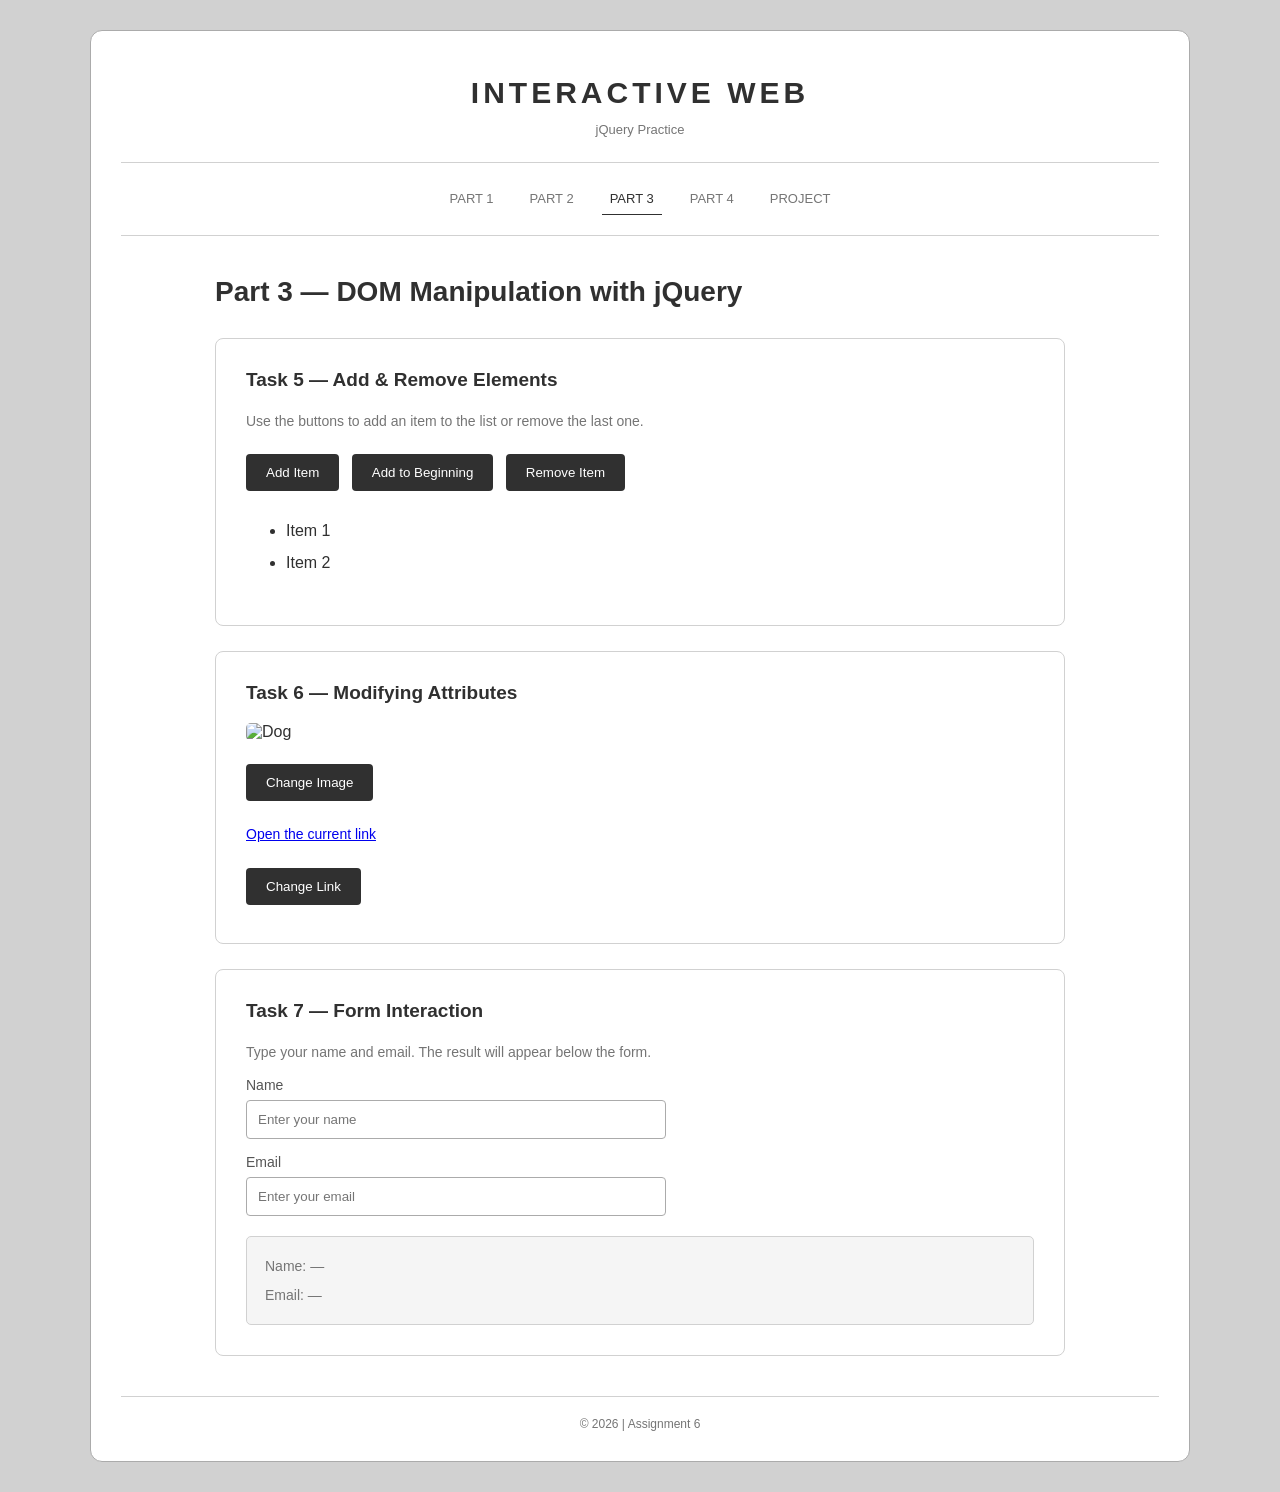
==== part3.html @ 875ef9b1 "Assignment 6 jQuery" ====
<!DOCTYPE html>
<html lang="en">
<head>
    <meta charset="UTF-8">
    <meta name="viewport" content="width=device-width, initial-scale=1.0">
    <title>Assignment 6 | Part 3</title>
    <link rel="stylesheet" href="style.css">
    <script src="https://code.jquery.com/jquery-3.7.1.min.js"></script>
    <script src="script.js" defer></script>
</head>
<body>
    <div class="page">
        <header>
            <h1>INTERACTIVE WEB</h1>
            <p>jQuery Practice</p>
        </header>

        <nav>
            <a href="index.html">PART 1</a>
            <a href="part2.html">PART 2</a>
            <a href="part3.html" class="active">PART 3</a>
            <a href="part4.html">PART 4</a>
            <a href="project.html">PROJECT</a>
        </nav>

        <main>
            <h2>Part 3 — DOM Manipulation with jQuery</h2>

            <section>
                <h3>Task 5 — Add &amp; Remove Elements</h3>
                <p>Use the buttons to add an item to the list or remove the last one.</p>

                <button id="appendItemBtn">Add Item</button>
                <button id="prependItemBtn">Add to Beginning</button>
                <button id="removeItemBtn">Remove Item</button>

                <ul id="itemList">
                    <li>Item 1</li>
                    <li>Item 2</li>
                </ul>
            </section>

            <section>
                <h3>Task 6 — Modifying Attributes</h3>

                <img id="attributeImage"
                     class="demo-image"
                     src="https://picsum.photos/id/1025/600/350"
                     alt="Dog">

                <div>
                    <button id="changeImageBtn">Change Image</button>
                </div>

                <p>
                    <a id="dynamicLink"
                       href="https://www.w3schools.com/jquery/"
                       target="_blank">
                        Open the current link
                    </a>
                </p>

                <button id="changeLinkBtn">Change Link</button>
            </section>

            <section>
                <h3>Task 7 — Form Interaction</h3>
                <p>Type your name and email. The result will appear below the form.</p>

                <form id="liveForm">
                    <label for="nameInput">Name</label>
                    <input type="text"
                           id="nameInput"
                           placeholder="Enter your name">

                    <label for="emailInput">Email</label>
                    <input type="email"
                           id="emailInput"
                           placeholder="Enter your email">
                </form>

                <div class="live-result">
                    <p>Name: <span id="nameOutput">—</span></p>
                    <p>Email: <span id="emailOutput">—</span></p>
                </div>
            </section>
        </main>

        <footer>&copy; 2026 | Assignment 6</footer>
    </div>
</body>
</html>
---- style.css ----
* {
    box-sizing: border-box;
}

body {
    margin: 0;
    background: #d1d1d1;
    color: #303030;
    font-family: Arial, sans-serif;
}

.page {
    width: 94%;
    max-width: 1100px;
    min-height: 90vh;
    margin: 30px auto;
    padding: 30px;
    background: white;
    border: 1px solid #ababab;
    border-radius: 12px;
}

header {
    padding: 15px 10px 25px;
    text-align: center;
    border-bottom: 1px solid #d1d1d1;
}

header h1 {
    margin: 0;
    font-size: 30px;
    letter-spacing: 4px;
}

header p {
    margin: 12px 0 0;
    color: #757575;
    font-size: 13px;
}

nav {
    display: flex;
    justify-content: center;
    flex-wrap: wrap;
    gap: 20px;
    padding: 20px 10px;
    border-bottom: 1px solid #d1d1d1;
}

nav a {
    color: #757575;
    text-decoration: none;
    font-size: 13px;
    padding: 8px;
}

nav a:hover,
nav a.active {
    color: #303030;
    border-bottom: 1px solid #303030;
}

main {
    max-width: 850px;
    margin: 40px auto;
}

main h2 {
    font-size: 28px;
    margin-bottom: 30px;
}

section {
    padding: 30px;
    margin-bottom: 25px;
    border: 1px solid #d1d1d1;
    border-radius: 8px;
}

section h3 {
    font-size: 19px;
    margin-top: 0;
}

section p {
    color: #757575;
    font-size: 14px;
    line-height: 1.6;
}

.note {
    padding: 12px;
    background: #f5f5f5;
    border-left: 3px solid #777777;
}

button {
    padding: 11px 20px;
    margin: 8px 8px 8px 0;
    background: #303030;
    color: white;
    border: none;
    border-radius: 4px;
    cursor: pointer;
    font-family: Arial, sans-serif;
}

button:hover {
    background: #575757;
}

input {
    display: block;
    width: 100%;
    max-width: 420px;
    padding: 11px;
    margin: 7px 0 15px;
    border: 1px solid #ababab;
    border-radius: 4px;
    font-family: Arial, sans-serif;
}

label {
    display: block;
    font-size: 14px;
    color: #555555;
}

ul {
    line-height: 2;
}

.demo-image {
    display: block;
    width: 100%;
    max-width: 520px;
    height: auto;
    margin: 15px 0;
    border-radius: 5px;
}

.slide-panel {
    margin-top: 15px;
    padding: 20px;
    background: #eeeeee;
    border: 1px solid #c8c8c8;
    border-radius: 5px;
}

.slide-panel p {
    margin: 0;
}

.live-result {
    margin-top: 20px;
    padding: 12px 18px;
    background: #f5f5f5;
    border: 1px solid #d1d1d1;
    border-radius: 5px;
}

.live-result p {
    margin: 6px 0;
}

.animation-stage {
    position: relative;
    width: 100%;
    max-width: 480px;
    height: 230px;
    margin: 20px 0;
    overflow: hidden;
    background: #f5f5f5;
    border: 1px solid #d1d1d1;
    border-radius: 5px;
}

.animation-box {
    position: absolute;
    top: 0;
    left: 0;
    width: 60px;
    height: 60px;
    background: #555555;
    border-radius: 4px;
}

.accordion {
    margin-top: 20px;
}

.accordion-item {
    margin-bottom: 10px;
    border: 1px solid #d1d1d1;
    border-radius: 5px;
    overflow: hidden;
}

.accordion-question {
    width: 100%;
    margin: 0;
    padding: 15px;
    text-align: left;
    border-radius: 0;
    background: #303030;
}

.accordion-answer {
    display: none;
    padding: 15px 18px;
    background: #f5f5f5;
}

.accordion-answer p {
    margin: 0;
}

footer {
    padding-top: 20px;
    border-top: 1px solid #d1d1d1;
    text-align: center;
    color: #757575;
    font-size: 12px;
}
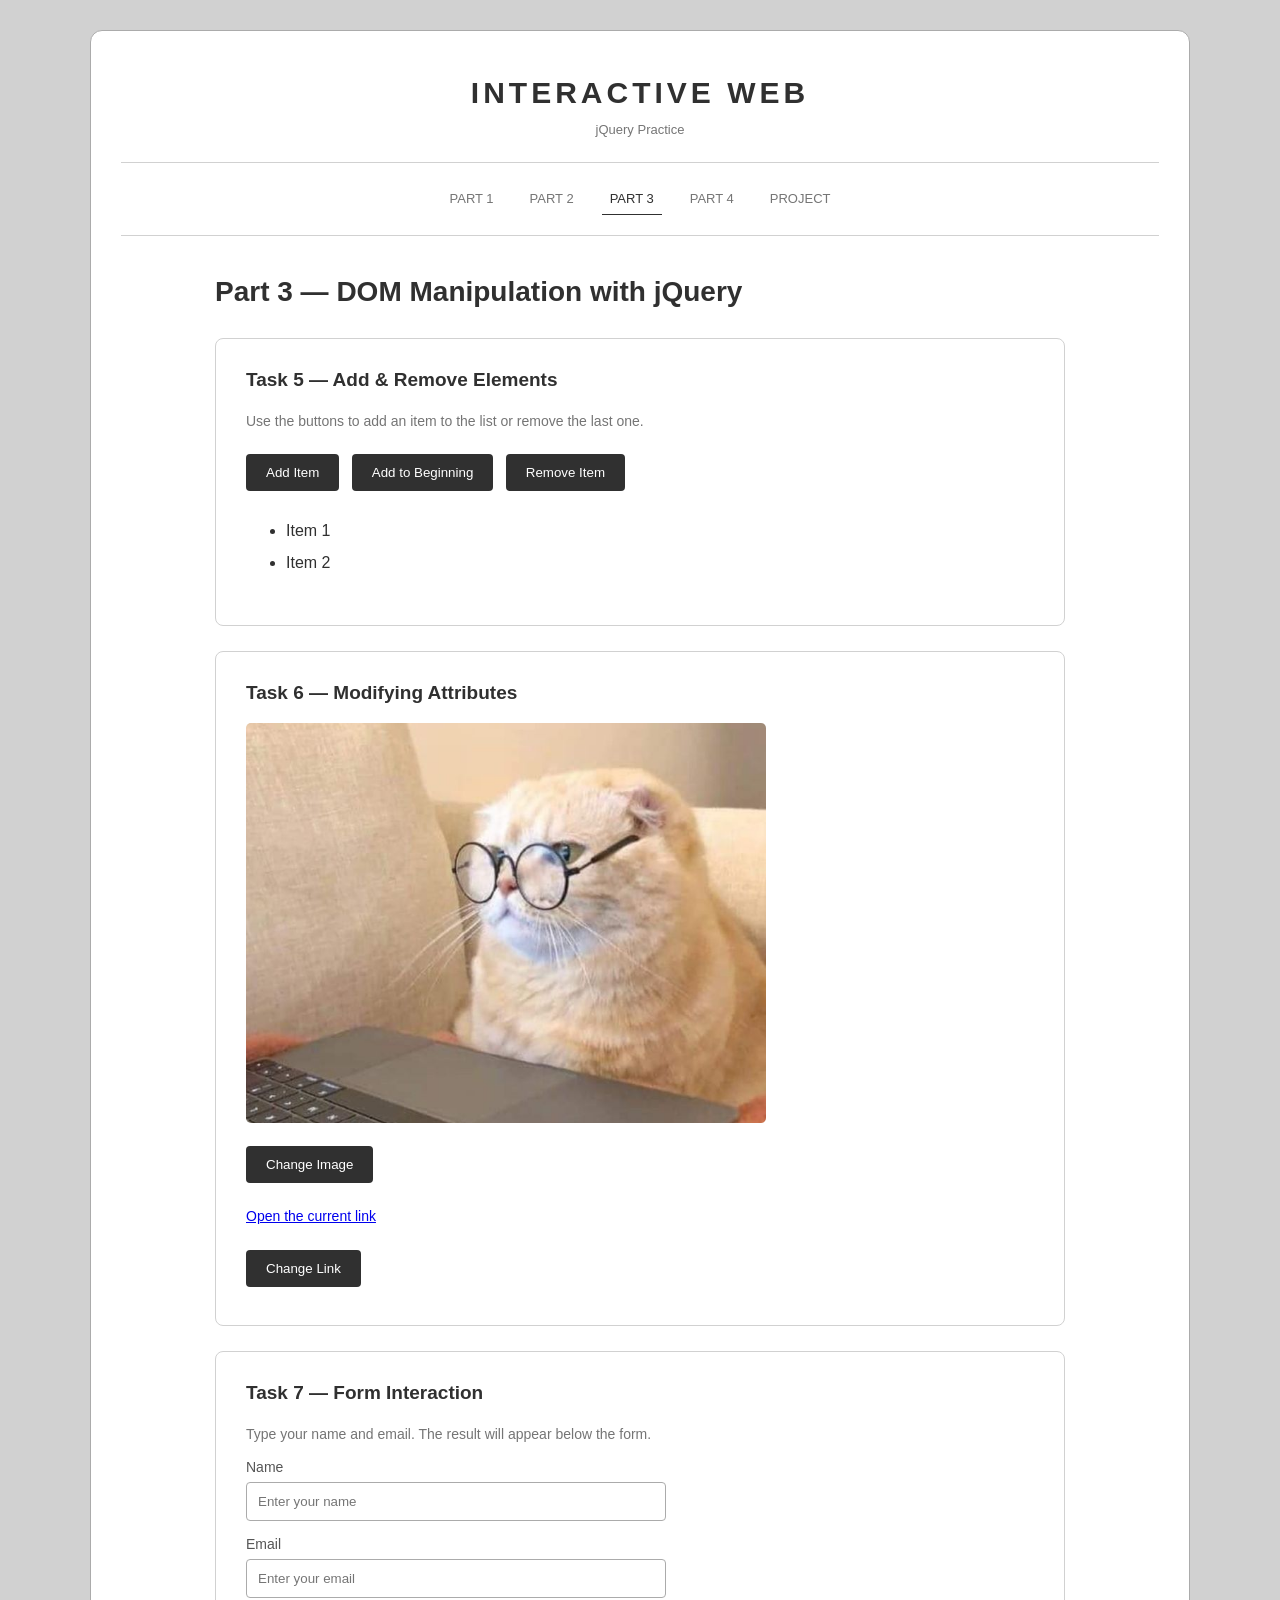
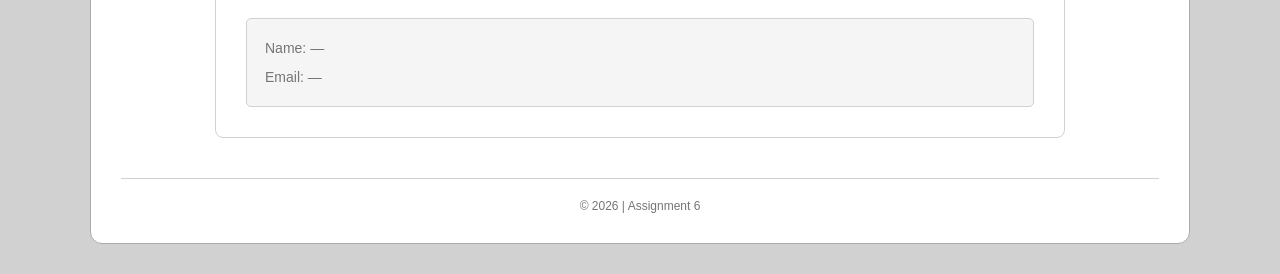
==== commit c00c6646: "Update Assignment 6" ====
--- a/part3.html
+++ b/part3.html
@@ -44,9 +44,9 @@
                 <h3>Task 6 — Modifying Attributes</h3>
 
                 <img id="attributeImage"
-                     class="demo-image"
-                     src="https://picsum.photos/id/1025/600/350"
-                     alt="Dog">
+                    class="demo-image"
+                    src="images/2fad0f40c056dcf7732a3c9c42d082c5.jpg"
+                    alt="Image 1">
 
                 <div>
                     <button id="changeImageBtn">Change Image</button>
--- a/style.css
+++ b/style.css
@@ -134,7 +134,9 @@
     display: block;
     width: 100%;
     max-width: 520px;
-    height: auto;
+    height: 400px;
+    object-fit: cover;
+    object-position: center 40%;
     margin: 15px 0;
     border-radius: 5px;
 }
